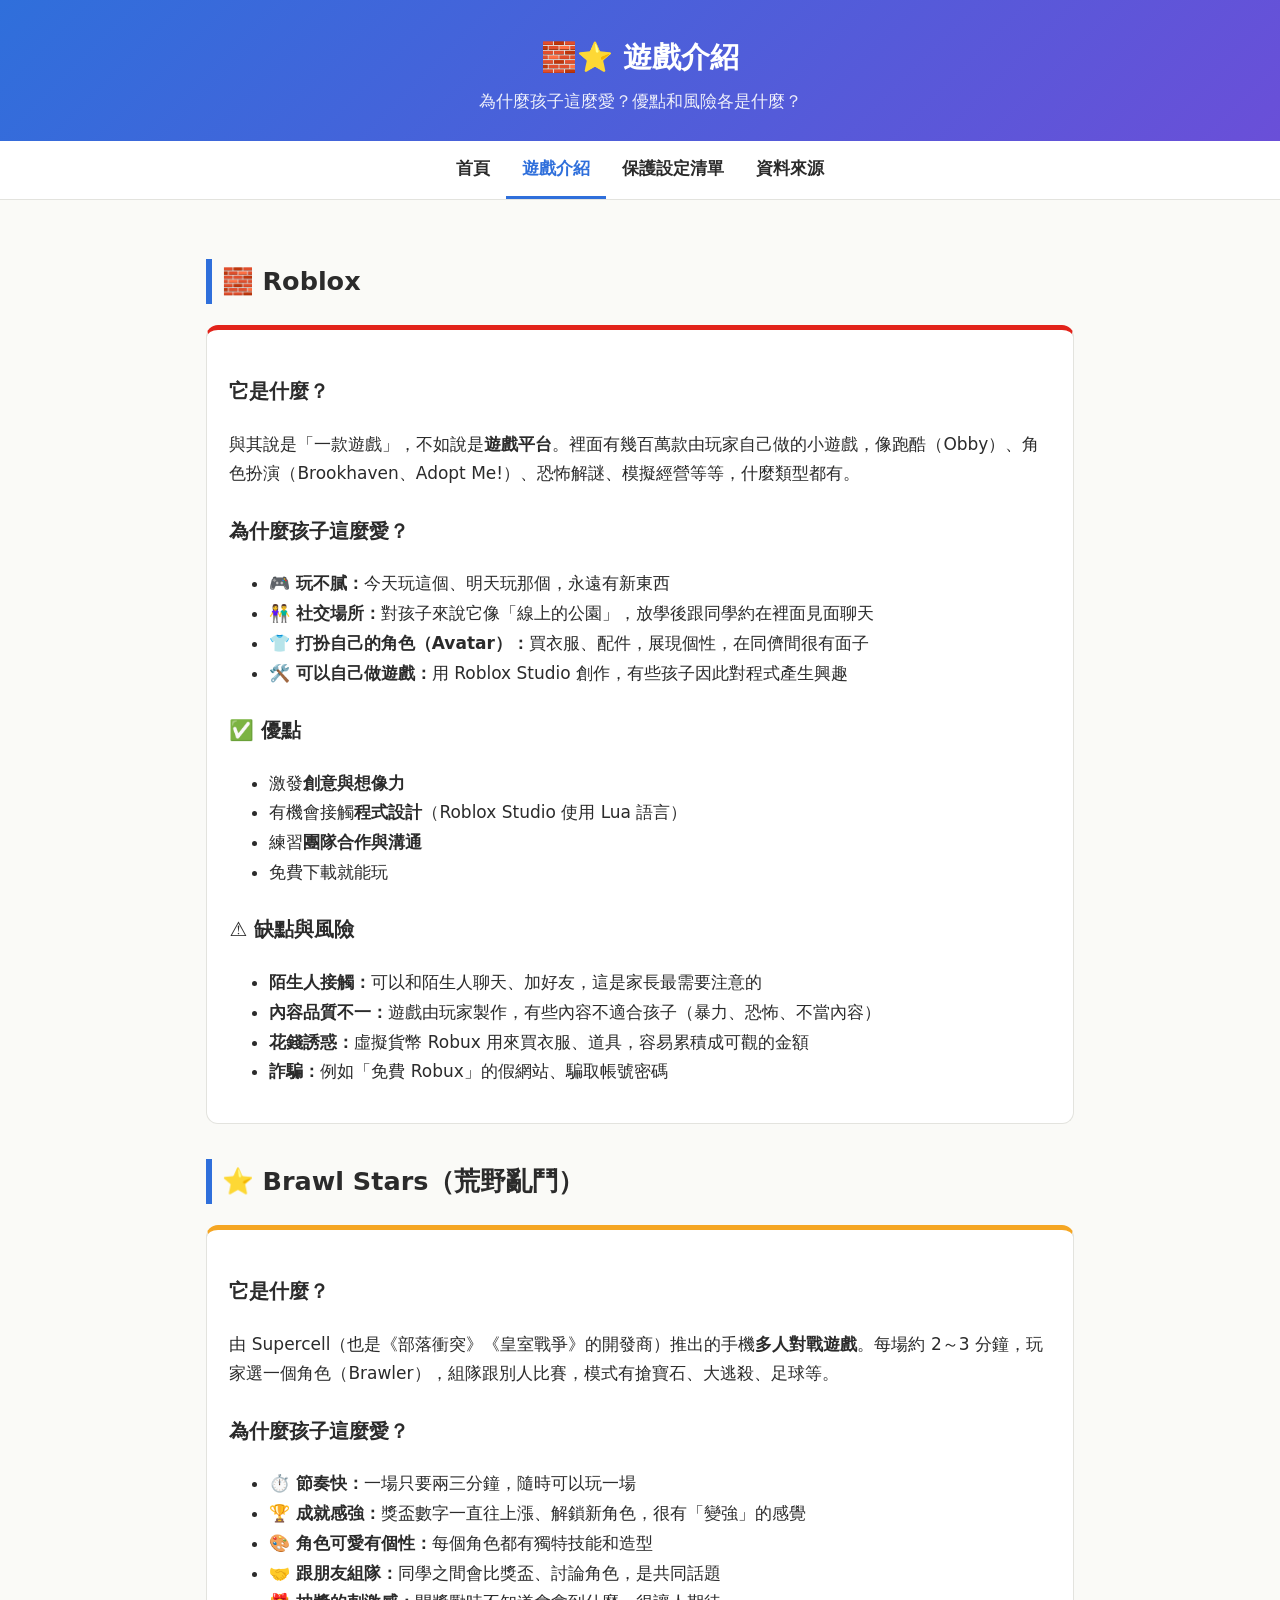
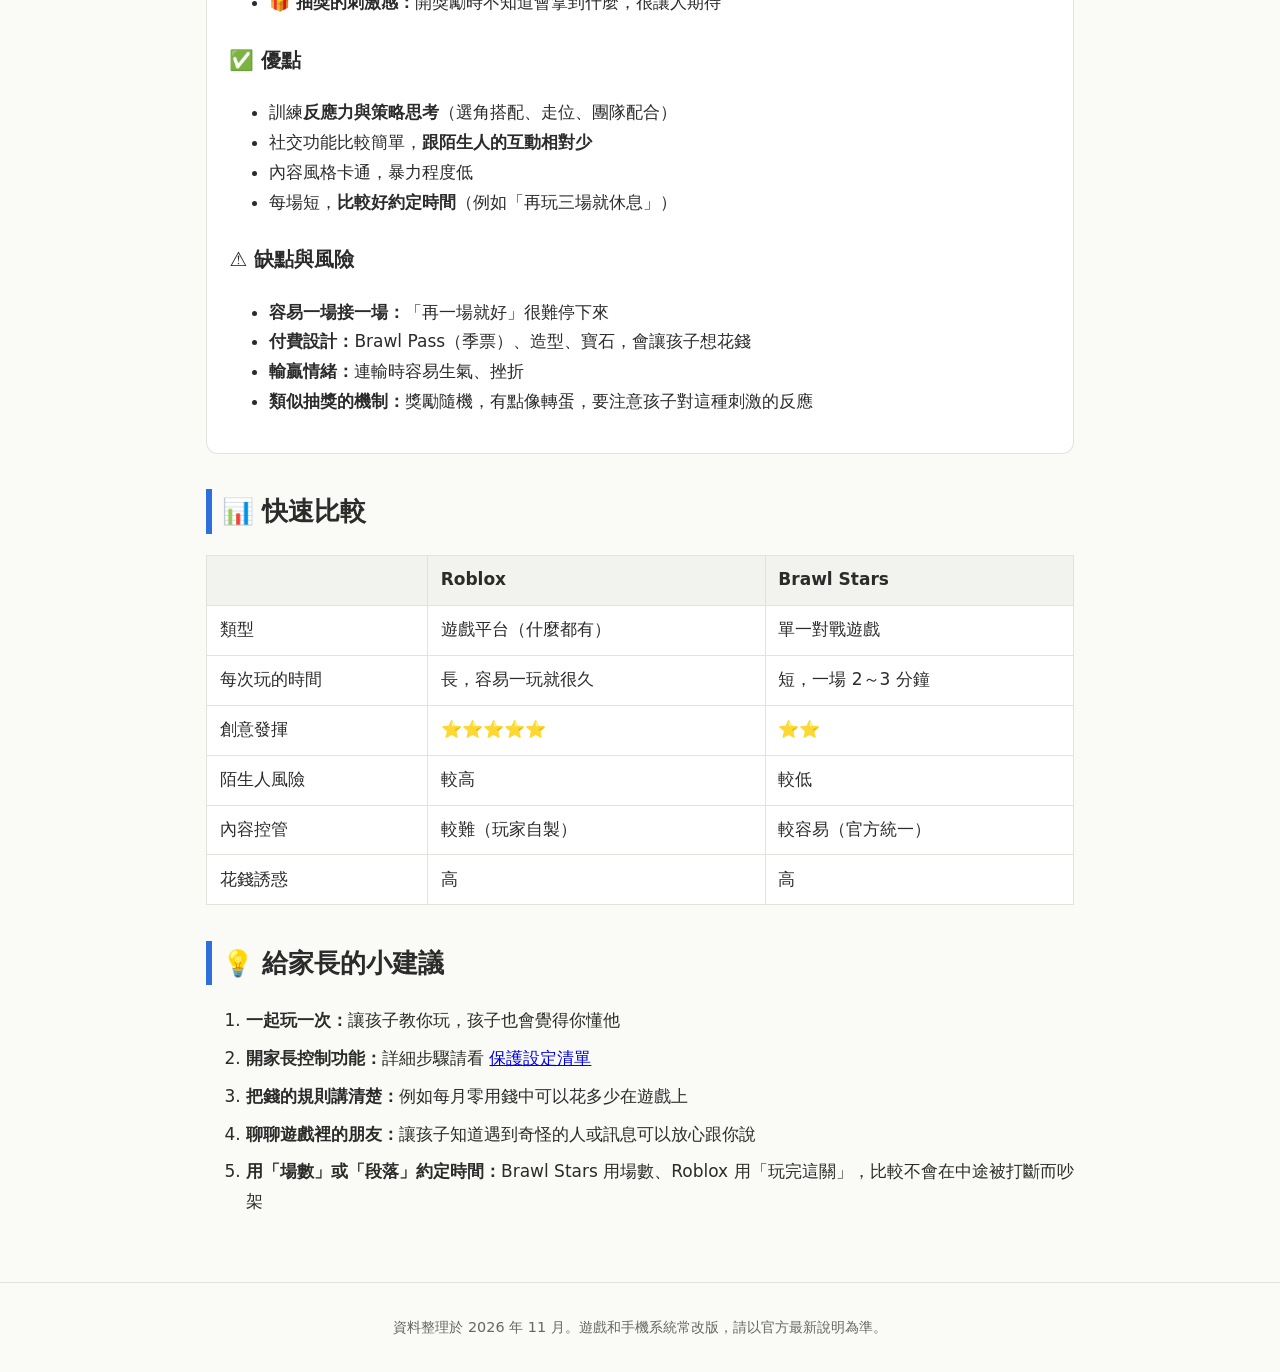
==== games.html @ f7b409a0 "Add parent guide site for Roblox and Brawl Stars" ====
<!DOCTYPE html>
<html lang="zh-Hant-TW">
<head>
  <meta charset="UTF-8">
  <meta name="viewport" content="width=device-width, initial-scale=1.0">
  <title>遊戲介紹 | 家長遊戲指南</title>
  <link rel="stylesheet" href="style.css">
</head>
<body>
  <header>
    <h1>🧱⭐ 遊戲介紹</h1>
    <p>為什麼孩子這麼愛？優點和風險各是什麼？</p>
  </header>
  <nav>
    <ul>
      <li><a href="index.html">首頁</a></li>
      <li><a href="games.html" aria-current="page">遊戲介紹</a></li>
      <li><a href="settings.html">保護設定清單</a></li>
      <li><a href="sources.html">資料來源</a></li>
    </ul>
  </nav>
  <main>
    <h2>🧱 Roblox</h2>
    <div class="card roblox">
      <h3>它是什麼？</h3>
      <p>與其說是「一款遊戲」，不如說是<strong>遊戲平台</strong>。裡面有幾百萬款由玩家自己做的小遊戲，像跑酷（Obby）、角色扮演（Brookhaven、Adopt Me!）、恐怖解謎、模擬經營等等，什麼類型都有。</p>

      <h3>為什麼孩子這麼愛？</h3>
      <ul>
        <li>🎮 <strong>玩不膩：</strong>今天玩這個、明天玩那個，永遠有新東西</li>
        <li>👫 <strong>社交場所：</strong>對孩子來說它像「線上的公園」，放學後跟同學約在裡面見面聊天</li>
        <li>👕 <strong>打扮自己的角色（Avatar）：</strong>買衣服、配件，展現個性，在同儕間很有面子</li>
        <li>🛠️ <strong>可以自己做遊戲：</strong>用 Roblox Studio 創作，有些孩子因此對程式產生興趣</li>
      </ul>

      <h3>✅ 優點</h3>
      <ul>
        <li>激發<strong>創意與想像力</strong></li>
        <li>有機會接觸<strong>程式設計</strong>（Roblox Studio 使用 Lua 語言）</li>
        <li>練習<strong>團隊合作與溝通</strong></li>
        <li>免費下載就能玩</li>
      </ul>

      <h3>⚠️ 缺點與風險</h3>
      <ul>
        <li><strong>陌生人接觸：</strong>可以和陌生人聊天、加好友，這是家長最需要注意的</li>
        <li><strong>內容品質不一：</strong>遊戲由玩家製作，有些內容不適合孩子（暴力、恐怖、不當內容）</li>
        <li><strong>花錢誘惑：</strong>虛擬貨幣 Robux 用來買衣服、道具，容易累積成可觀的金額</li>
        <li><strong>詐騙：</strong>例如「免費 Robux」的假網站、騙取帳號密碼</li>
      </ul>
    </div>

    <h2>⭐ Brawl Stars（荒野亂鬥）</h2>
    <div class="card brawl">
      <h3>它是什麼？</h3>
      <p>由 Supercell（也是《部落衝突》《皇室戰爭》的開發商）推出的手機<strong>多人對戰遊戲</strong>。每場約 2～3 分鐘，玩家選一個角色（Brawler），組隊跟別人比賽，模式有搶寶石、大逃殺、足球等。</p>

      <h3>為什麼孩子這麼愛？</h3>
      <ul>
        <li>⏱️ <strong>節奏快：</strong>一場只要兩三分鐘，隨時可以玩一場</li>
        <li>🏆 <strong>成就感強：</strong>獎盃數字一直往上漲、解鎖新角色，很有「變強」的感覺</li>
        <li>🎨 <strong>角色可愛有個性：</strong>每個角色都有獨特技能和造型</li>
        <li>🤝 <strong>跟朋友組隊：</strong>同學之間會比獎盃、討論角色，是共同話題</li>
        <li>🎁 <strong>抽獎的刺激感：</strong>開獎勵時不知道會拿到什麼，很讓人期待</li>
      </ul>

      <h3>✅ 優點</h3>
      <ul>
        <li>訓練<strong>反應力與策略思考</strong>（選角搭配、走位、團隊配合）</li>
        <li>社交功能比較簡單，<strong>跟陌生人的互動相對少</strong></li>
        <li>內容風格卡通，暴力程度低</li>
        <li>每場短，<strong>比較好約定時間</strong>（例如「再玩三場就休息」）</li>
      </ul>

      <h3>⚠️ 缺點與風險</h3>
      <ul>
        <li><strong>容易一場接一場：</strong>「再一場就好」很難停下來</li>
        <li><strong>付費設計：</strong>Brawl Pass（季票）、造型、寶石，會讓孩子想花錢</li>
        <li><strong>輸贏情緒：</strong>連輸時容易生氣、挫折</li>
        <li><strong>類似抽獎的機制：</strong>獎勵隨機，有點像轉蛋，要注意孩子對這種刺激的反應</li>
      </ul>
    </div>

    <h2>📊 快速比較</h2>
    <table>
      <thead>
        <tr><th></th><th>Roblox</th><th>Brawl Stars</th></tr>
      </thead>
      <tbody>
        <tr><td>類型</td><td>遊戲平台（什麼都有）</td><td>單一對戰遊戲</td></tr>
        <tr><td>每次玩的時間</td><td>長，容易一玩就很久</td><td>短，一場 2～3 分鐘</td></tr>
        <tr><td>創意發揮</td><td>⭐⭐⭐⭐⭐</td><td>⭐⭐</td></tr>
        <tr><td>陌生人風險</td><td>較高</td><td>較低</td></tr>
        <tr><td>內容控管</td><td>較難（玩家自製）</td><td>較容易（官方統一）</td></tr>
        <tr><td>花錢誘惑</td><td>高</td><td>高</td></tr>
      </tbody>
    </table>

    <h2>💡 給家長的小建議</h2>
    <ol class="steps">
      <li><strong>一起玩一次：</strong>讓孩子教你玩，孩子也會覺得你懂他</li>
      <li><strong>開家長控制功能：</strong>詳細步驟請看 <a href="settings.html">保護設定清單</a></li>
      <li><strong>把錢的規則講清楚：</strong>例如每月零用錢中可以花多少在遊戲上</li>
      <li><strong>聊聊遊戲裡的朋友：</strong>讓孩子知道遇到奇怪的人或訊息可以放心跟你說</li>
      <li><strong>用「場數」或「段落」約定時間：</strong>Brawl Stars 用場數、Roblox 用「玩完這關」，比較不會在中途被打斷而吵架</li>
    </ol>
  </main>
  <footer>
    資料整理於 2026 年 11 月。遊戲和手機系統常改版，請以官方最新說明為準。
  </footer>
</body>
</html>
---- style.css ----
:root {
  --bg: #fafaf7;
  --card: #ffffff;
  --text: #2b2b2b;
  --muted: #666;
  --accent: #2f6fdb;
  --roblox: #e2231a;
  --brawl: #f5a623;
  --warn-bg: #fff6e5;
  --warn-border: #f0b44c;
  --tip-bg: #eaf3ff;
  --tip-border: #7aa7f0;
  --border: #e3e3de;
}

* { box-sizing: border-box; }

body {
  margin: 0;
  font-family: "Noto Sans TC", "Microsoft JhengHei", "PingFang TC", system-ui, sans-serif;
  background: var(--bg);
  color: var(--text);
  line-height: 1.75;
  font-size: 17px;
}

header {
  background: linear-gradient(135deg, #2f6fdb, #6a4fd8);
  color: #fff;
  padding: 2rem 1rem 1.5rem;
  text-align: center;
}
header h1 { margin: 0 0 .3rem; font-size: 1.8rem; }
header p { margin: 0; opacity: .9; }

nav {
  background: #fff;
  border-bottom: 1px solid var(--border);
  position: sticky;
  top: 0;
  z-index: 10;
}
nav ul {
  list-style: none;
  margin: 0 auto;
  padding: 0 .5rem;
  max-width: 900px;
  display: flex;
  flex-wrap: wrap;
  justify-content: center;
}
nav a {
  display: block;
  padding: .8rem 1rem;
  color: var(--text);
  text-decoration: none;
  font-weight: 600;
}
nav a:hover { color: var(--accent); }
nav a[aria-current="page"] { color: var(--accent); border-bottom: 3px solid var(--accent); }

main { max-width: 900px; margin: 0 auto; padding: 1.5rem 1rem 3rem; }

h2 { margin-top: 2.2rem; border-left: 6px solid var(--accent); padding-left: .6rem; }
h3 { margin-top: 1.6rem; }

.card {
  background: var(--card);
  border: 1px solid var(--border);
  border-radius: 12px;
  padding: 1.2rem 1.4rem;
  margin: 1rem 0;
}
.card.roblox { border-top: 5px solid var(--roblox); }
.card.brawl { border-top: 5px solid var(--brawl); }

.grid { display: grid; grid-template-columns: repeat(auto-fit, minmax(240px, 1fr)); gap: 1rem; }
.grid .card { margin: 0; }
.grid a.card { color: inherit; text-decoration: none; transition: transform .15s, box-shadow .15s; }
.grid a.card:hover { transform: translateY(-3px); box-shadow: 0 6px 18px rgba(0,0,0,.08); }

.warn, .tip, .key {
  border-radius: 10px;
  padding: .9rem 1.1rem;
  margin: 1rem 0;
}
.warn { background: var(--warn-bg); border-left: 5px solid var(--warn-border); }
.tip { background: var(--tip-bg); border-left: 5px solid var(--tip-border); }
.key { background: #e9f7ee; border-left: 5px solid #3aa55d; font-weight: 600; }

table { width: 100%; border-collapse: collapse; background: #fff; margin: 1rem 0; }
th, td { border: 1px solid var(--border); padding: .6rem .8rem; text-align: left; vertical-align: top; }
th { background: #f2f2ee; }

code { background: #f0f0ec; padding: .1rem .4rem; border-radius: 4px; font-size: .92em; }

ul.checklist { list-style: none; padding-left: 0; }
ul.checklist li { margin: .7rem 0; }
ul.checklist label { display: flex; gap: .6rem; align-items: flex-start; cursor: pointer; }
ul.checklist input { margin-top: .45rem; transform: scale(1.3); flex-shrink: 0; }
ul.checklist input:checked + span { color: var(--muted); text-decoration: line-through; }

.progress { font-weight: 600; color: var(--accent); }
button.reset {
  background: none; border: 1px solid var(--border); border-radius: 6px;
  padding: .3rem .8rem; cursor: pointer; font: inherit; font-size: .9rem;
}

ol.steps li { margin: .5rem 0; }

footer {
  text-align: center;
  color: var(--muted);
  font-size: .9rem;
  padding: 2rem 1rem;
  border-top: 1px solid var(--border);
}

@media print {
  nav, button.reset { display: none; }
  header { background: none; color: var(--text); }
}
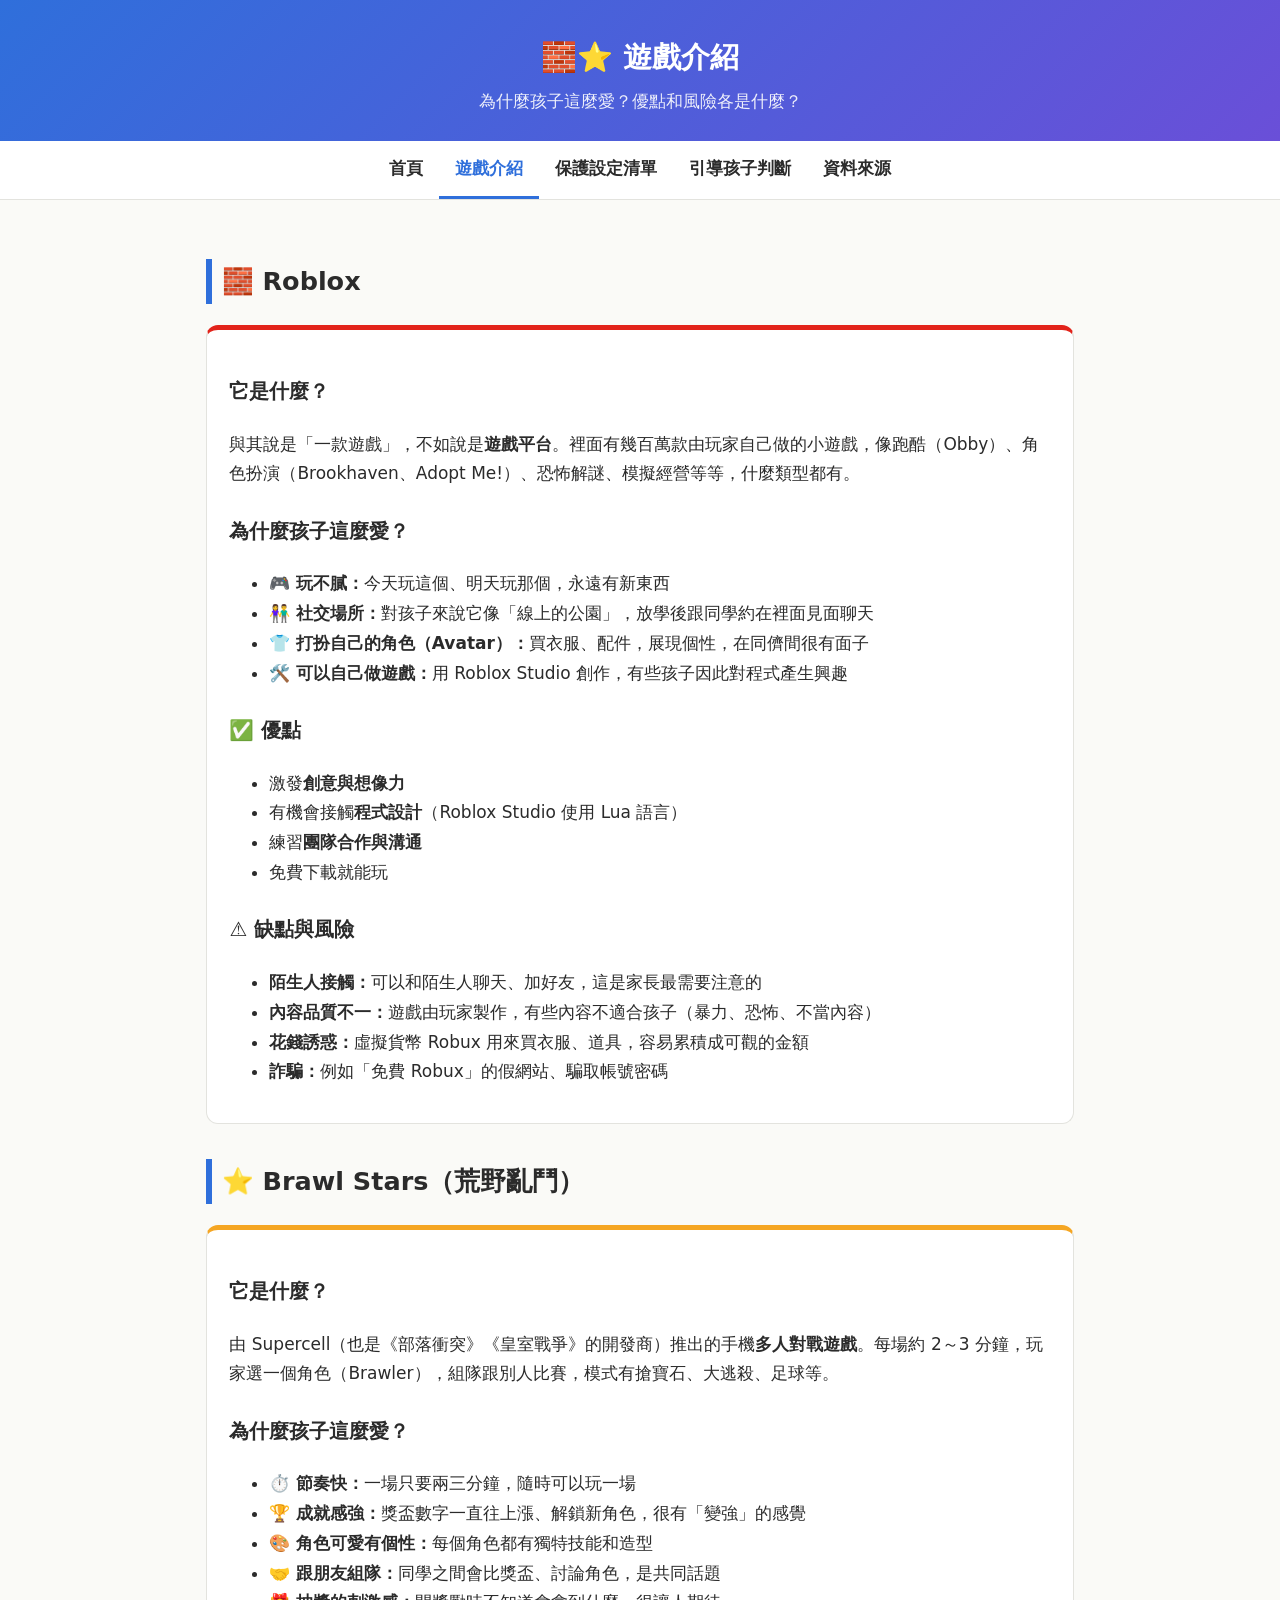
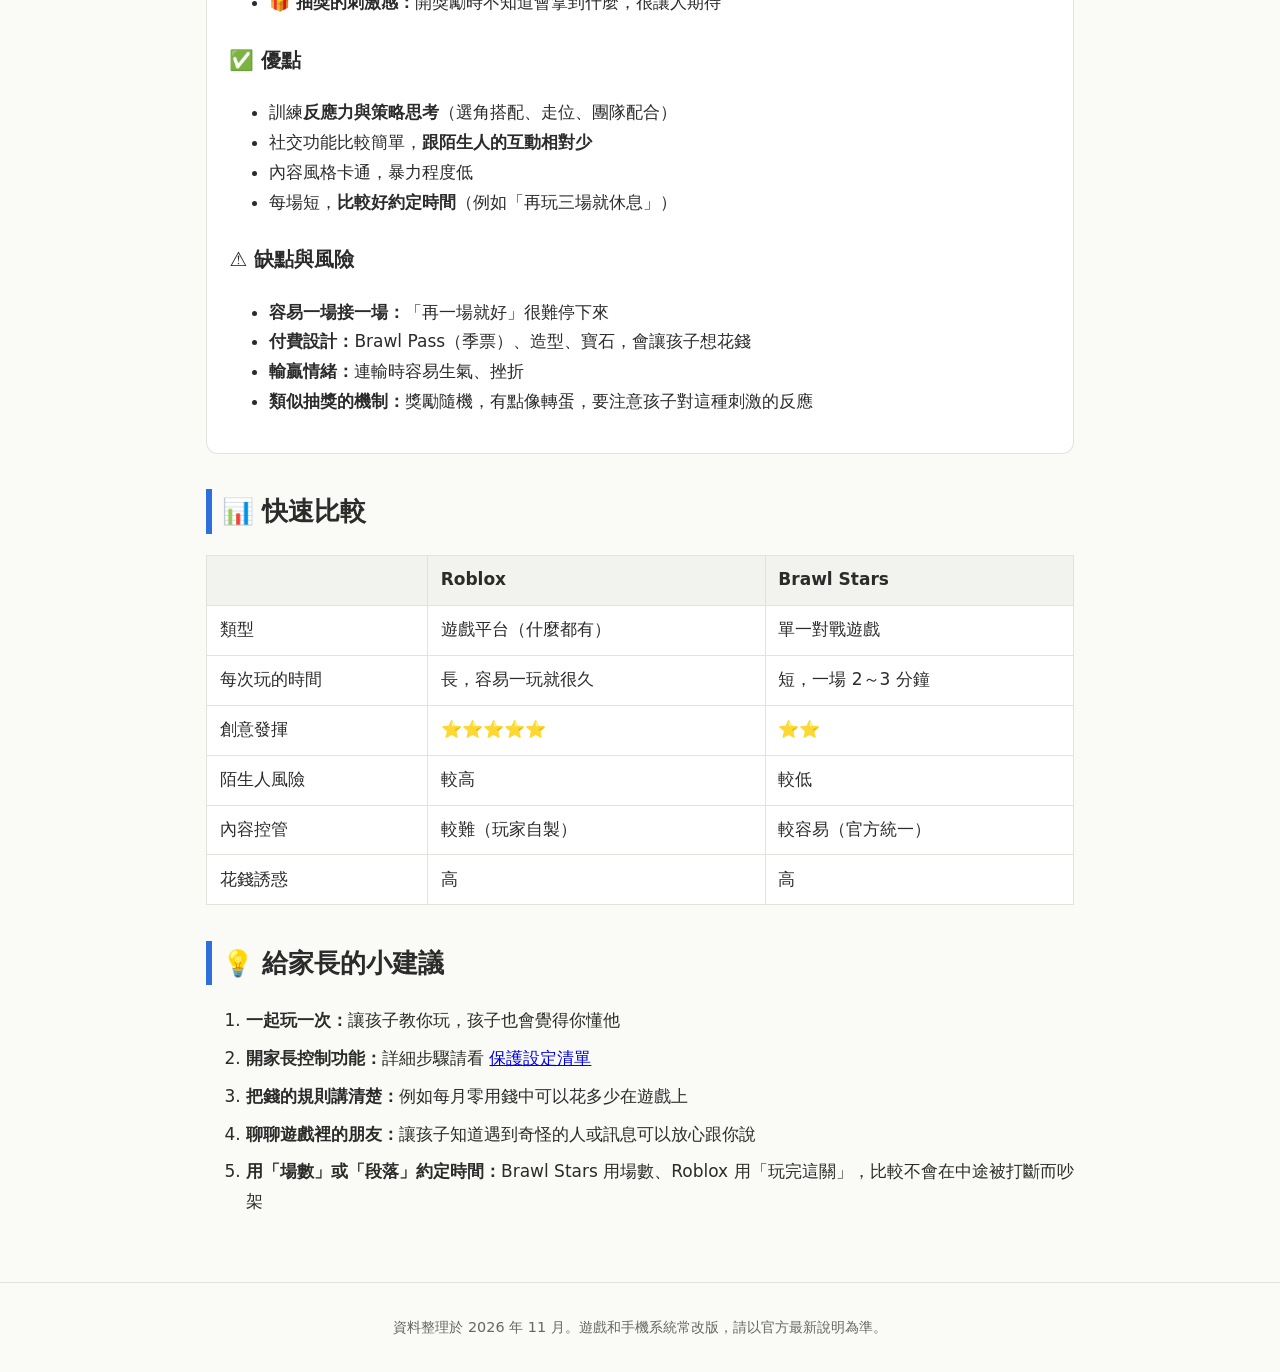
==== commit 10e63ab1: "Add guide page on helping kids judge games and videos" ====
--- a/games.html
+++ b/games.html
@@ -4,6 +4,7 @@
   <meta charset="UTF-8">
   <meta name="viewport" content="width=device-width, initial-scale=1.0">
   <title>遊戲介紹 | 家長遊戲指南</title>
+  <link rel="icon" type="image/svg+xml" href="favicon.svg">
   <link rel="stylesheet" href="style.css">
 </head>
 <body>
@@ -16,6 +17,7 @@
       <li><a href="index.html">首頁</a></li>
       <li><a href="games.html" aria-current="page">遊戲介紹</a></li>
       <li><a href="settings.html">保護設定清單</a></li>
+      <li><a href="guide.html">引導孩子判斷</a></li>
       <li><a href="sources.html">資料來源</a></li>
     </ul>
   </nav>
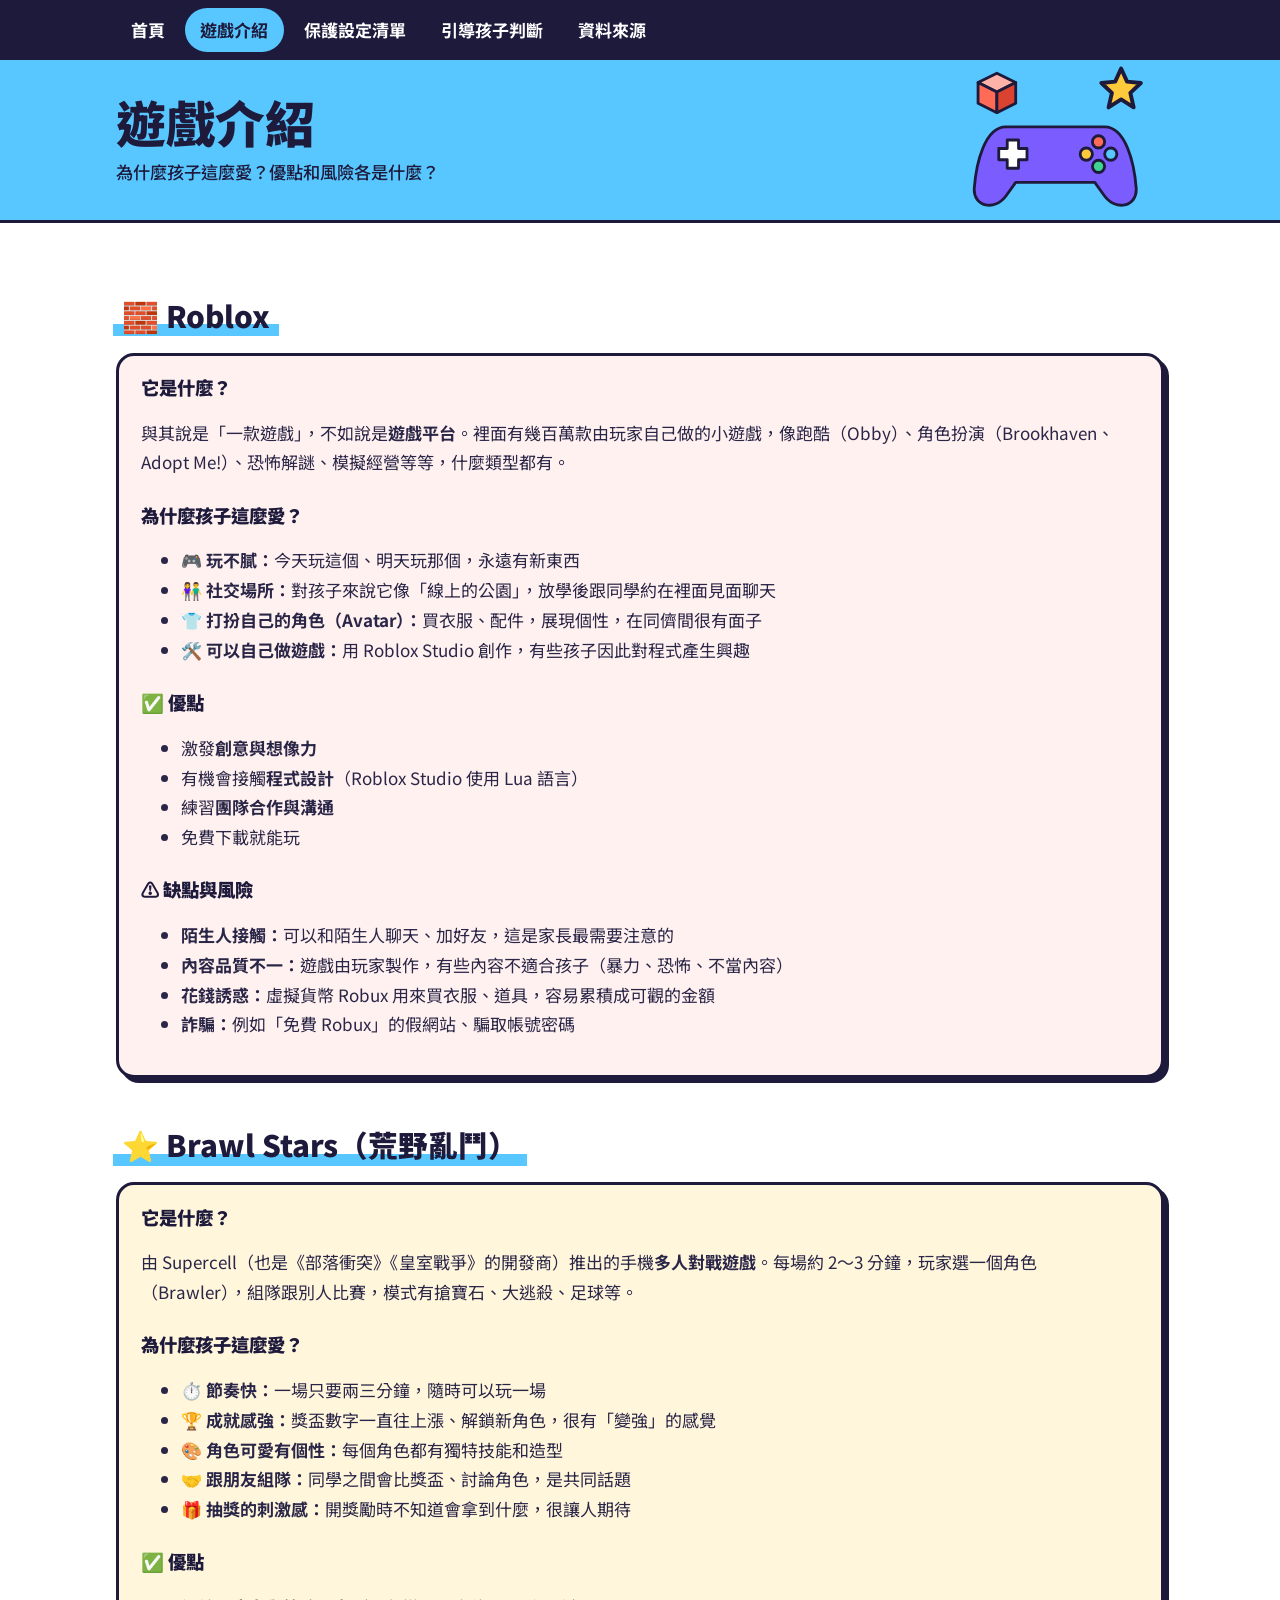
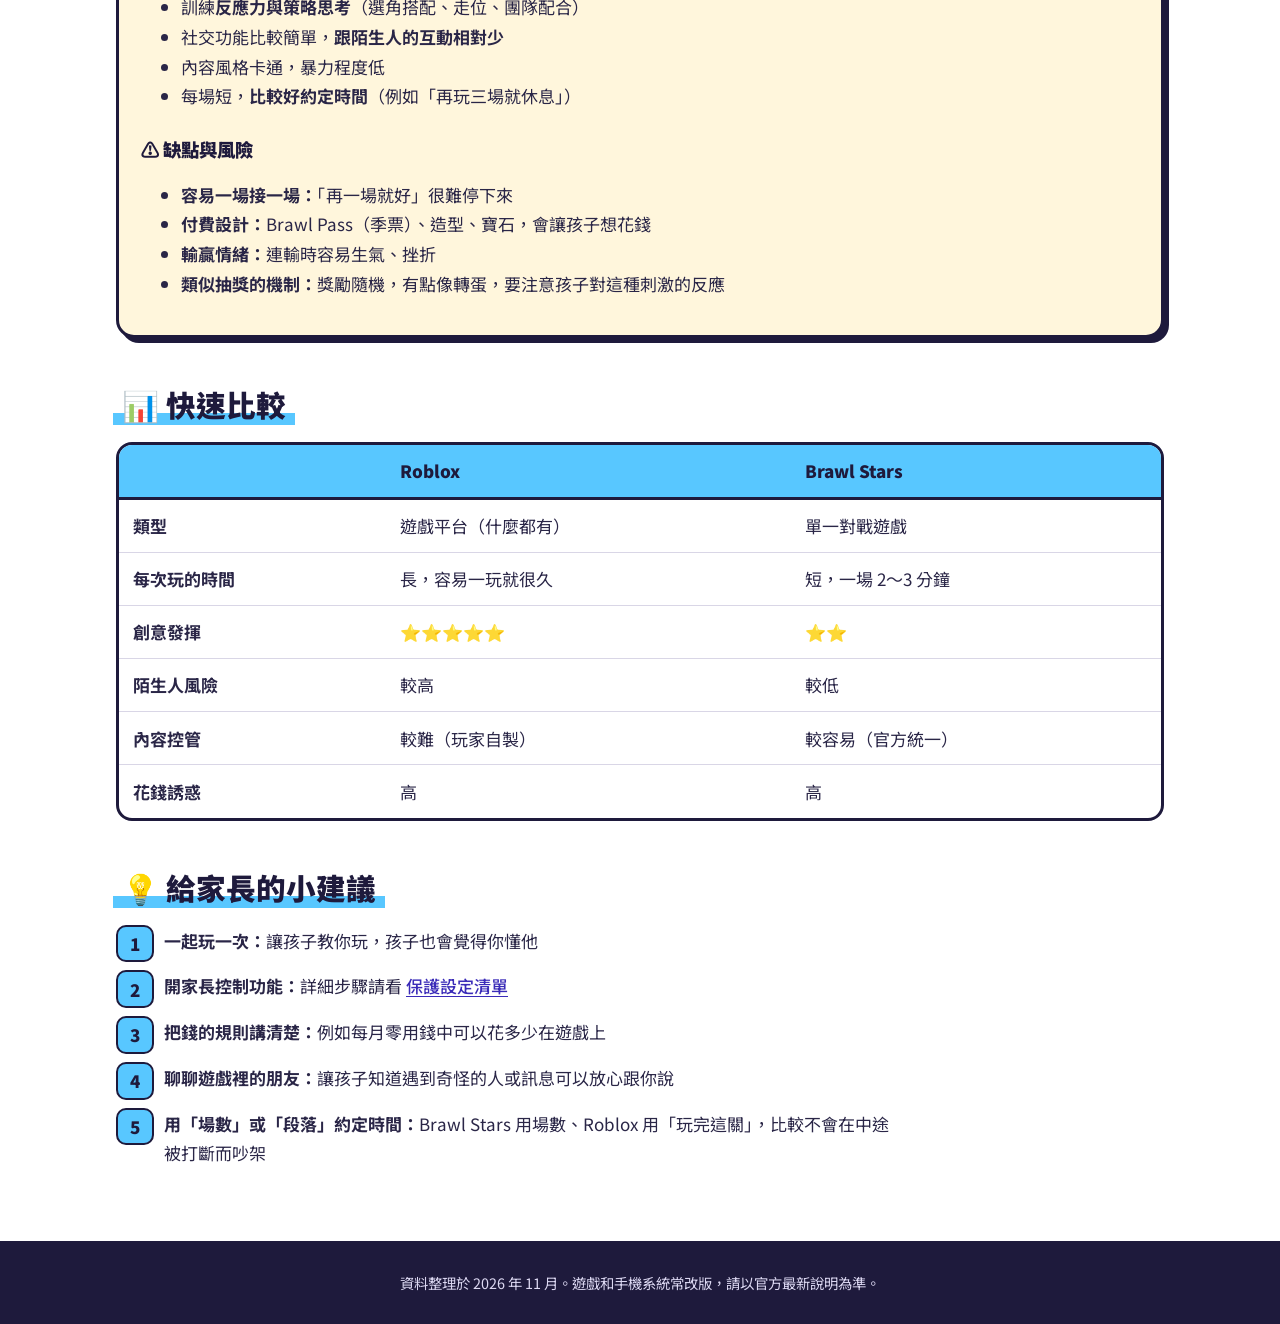
==== commit e270e655: "Redesign site and reorder guide page Co-Authored-By: Claude Opus 5.5 <noreply@anthropic.com>" ====
--- a/games.html
+++ b/games.html
@@ -5,13 +5,12 @@
   <meta name="viewport" content="width=device-width, initial-scale=1.0">
   <title>遊戲介紹 | 家長遊戲指南</title>
   <link rel="icon" type="image/svg+xml" href="favicon.svg">
+  <link rel="preconnect" href="https://fonts.googleapis.com">
+  <link rel="preconnect" href="https://fonts.gstatic.com" crossorigin>
+  <link rel="stylesheet" href="https://fonts.googleapis.com/css2?family=Noto+Sans+TC:wght@400;500;700;900&display=swap">
   <link rel="stylesheet" href="style.css">
 </head>
-<body>
-  <header>
-    <h1>🧱⭐ 遊戲介紹</h1>
-    <p>為什麼孩子這麼愛？優點和風險各是什麼？</p>
-  </header>
+<body class="p-games">
   <nav>
     <ul>
       <li><a href="index.html">首頁</a></li>
@@ -21,6 +20,15 @@
       <li><a href="sources.html">資料來源</a></li>
     </ul>
   </nav>
+  <header>
+    <div class="hero">
+      <div>
+        <h1>遊戲介紹</h1>
+        <p>為什麼孩子這麼愛？優點和風險各是什麼？</p>
+      </div>
+      <svg viewBox="0 0 200 170" aria-hidden="true"><g transform="translate(96 100) scale(.5)"><path d="M-105-58 H105 C150-58 168 20 172 72 C175 112 128 122 104 88 L84 60 H-84 L-104 88 C-128 122 -175 112 -172 72 C-168 20 -150-58 -105-58Z" fill="#7a5cff" stroke="#1e1a3c" stroke-width="6" stroke-linejoin="round" stroke-linecap="round"/><path d="M-120-12 h18v-18h24v18h18v24h-18v18h-24v-18h-18Z" fill="#fff" stroke="#1e1a3c" stroke-width="6" stroke-linejoin="round" stroke-linecap="round"/><circle cx="92" cy="-26" r="13" fill="#ff6b57" stroke="#1e1a3c" stroke-width="6" stroke-linejoin="round" stroke-linecap="round"/><circle cx="92" cy="26" r="13" fill="#3fd58f" stroke="#1e1a3c" stroke-width="6" stroke-linejoin="round" stroke-linecap="round"/><circle cx="66" cy="0" r="13" fill="#ffc93c" stroke="#1e1a3c" stroke-width="6" stroke-linejoin="round" stroke-linecap="round"/><circle cx="118" cy="0" r="13" fill="#58c7ff" stroke="#1e1a3c" stroke-width="6" stroke-linejoin="round" stroke-linecap="round"/></g><path d="M0-30 L9-10 30-8 14 7 19 29 0 17 -19 29 -14 7 -30-8 -9-10Z" transform="translate(166 30) scale(.7)" fill="#ffc93c" stroke="#1e1a3c" stroke-width="6" stroke-linejoin="round" stroke-linecap="round"/><g transform="translate(34 34) scale(.5)"><path d="M0-40 L40-20 0 0 -40-20Z" fill="#ffb3a8" stroke="#1e1a3c" stroke-width="6" stroke-linejoin="round" stroke-linecap="round"/><path d="M-40-20 L0 0 V44 L-40 24Z" fill="#ff6b57" stroke="#1e1a3c" stroke-width="6" stroke-linejoin="round" stroke-linecap="round"/><path d="M40-20 L0 0 V44 L40 24Z" fill="#d9432f" stroke="#1e1a3c" stroke-width="6" stroke-linejoin="round" stroke-linecap="round"/></g></svg>
+    </div>
+  </header>
   <main>
     <h2>🧱 Roblox</h2>
     <div class="card roblox">
--- a/style.css
+++ b/style.css
@@ -1,20 +1,25 @@
+/* IDEA 桌遊盒／貼紙風：粗黑線、實色塊、硬陰影；每頁一個主色 */
 :root {
-  --bg: #fafaf7;
-  --card: #ffffff;
-  --text: #2b2b2b;
-  --muted: #666;
-  --accent: #2f6fdb;
-  --roblox: #e2231a;
-  --brawl: #f5a623;
-  --warn-bg: #fff6e5;
-  --warn-border: #f0b44c;
-  --tip-bg: #eaf3ff;
-  --tip-border: #7aa7f0;
-  --border: #e3e3de;
+  color-scheme: light;
+  --ink: #1e1a3c;
+  --text: #2a2647;
+  --muted: #625e7c;
+  --bg: #fff;
+  --page: #ffc93c;
+  --tint: #fff4d1;
+  --yellow: #ffc93c;
+  --coral: #ff6b57;
+  --green: #3fd58f;
+  --line: #d9d6e6;
+  --tip-bg: #e3f5ff;
+  --edge: 3px solid var(--ink);
 }
+body.p-games { --page: #58c7ff; --tint: #e3f5ff; }
+body.p-settings { --page: #3fd58f; --tint: #dff8ec; }
+body.p-guide { --page: #ff8f7d; --tint: #ffece8; }
+body.p-sources { --page: #b7a4ff; --tint: #f0ebff; }
 
-* { box-sizing: border-box; }
-
+* { box-sizing: border-box; min-width: 0; }
 body {
   margin: 0;
   font-family: "Noto Sans TC", "Microsoft JhengHei", "PingFang TC", system-ui, sans-serif;
@@ -22,101 +27,112 @@
   color: var(--text);
   line-height: 1.75;
   font-size: 17px;
+  overflow-x: clip;
 }
+a { color: #3a2bb8; font-weight: 500; text-underline-offset: 3px; }
+:focus-visible { outline: 3px solid #3a2bb8; outline-offset: 3px; }
 
-header {
-  background: linear-gradient(135deg, #2f6fdb, #6a4fd8);
-  color: #fff;
-  padding: 2rem 1rem 1.5rem;
-  text-align: center;
-}
-header h1 { margin: 0 0 .3rem; font-size: 1.8rem; }
-header p { margin: 0; opacity: .9; }
+/* 導覽 */
+nav { background: var(--ink); position: sticky; top: 0; z-index: 10; }
+nav ul { list-style: none; margin: 0 auto; padding: .5rem 1rem; max-width: 1080px; display: flex; gap: .3rem; }
+nav a { display: block; padding: .45rem .95rem; color: #fff; text-decoration: none; font-weight: 700; border-radius: 999px; white-space: nowrap; }
+nav a:hover { background: #3a3563; }
+nav a[aria-current="page"] { background: var(--page); color: var(--ink); }
+nav a:focus-visible { outline-color: #fff; }
 
-nav {
-  background: #fff;
-  border-bottom: 1px solid var(--border);
-  position: sticky;
-  top: 0;
-  z-index: 10;
-}
-nav ul {
-  list-style: none;
-  margin: 0 auto;
-  padding: 0 .5rem;
-  max-width: 900px;
-  display: flex;
-  flex-wrap: wrap;
-  justify-content: center;
-}
-nav a {
-  display: block;
-  padding: .8rem 1rem;
-  color: var(--text);
-  text-decoration: none;
-  font-weight: 600;
-}
-nav a:hover { color: var(--accent); }
-nav a[aria-current="page"] { color: var(--accent); border-bottom: 3px solid var(--accent); }
+/* 頁首 */
+header { background: var(--page); color: var(--ink); border-bottom: var(--edge); overflow: hidden; }
+.hero { max-width: 1080px; margin: 0 auto; padding: 0 1rem; display: grid; grid-template-columns: minmax(0, 1fr) 210px; align-items: center; gap: 1.5rem; }
+.hero > div { padding: 1.4rem 0; }
+.hero h1 { margin: 0 0 .4rem; font-size: clamp(2.1rem, 5vw, 3.1rem); font-weight: 900; line-height: 1.15; letter-spacing: -.01em; }
+.hero p { margin: 0; font-size: 1.08rem; font-weight: 500; }
+.hero svg { display: block; width: 100%; height: 160px; }
+.home .hero { grid-template-columns: minmax(0, 1fr) minmax(0, 1.1fr); }
+.home .hero > div { padding: 2.6rem 0; position: relative; }
+.home .hero h1 { font-size: clamp(2.6rem, 5.6vw, 4.2rem); }
+.home .hero p { font-size: 1.2rem; max-width: 22em; }
+.home .hero svg { height: 420px; overflow: visible; }
+.cta { display: flex; flex-wrap: wrap; gap: .8rem; margin-top: 1.5rem; }
+.btn { display: inline-block; padding: .7rem 1.3rem; border: var(--edge); border-radius: 14px; background: #fff; color: var(--ink); font-weight: 900; text-decoration: none; box-shadow: 4px 4px 0 var(--ink); transition: transform .12s, box-shadow .12s; }
+.btn.main { background: var(--coral); }
+.btn:hover { transform: translate(2px, 2px); box-shadow: 2px 2px 0 var(--ink); }
+.float { animation: bob 4s ease-in-out infinite; }
+@keyframes bob { 50% { transform: translateY(-9px); } }
 
-main { max-width: 900px; margin: 0 auto; padding: 1.5rem 1rem 3rem; }
+main { max-width: 1080px; margin: 0 auto; padding: 1.6rem 1rem 3.5rem; }
+main > p, main > ul, main > ol { max-width: 46em; }
 
-h2 { margin-top: 2.2rem; border-left: 6px solid var(--accent); padding-left: .6rem; }
-h3 { margin-top: 1.6rem; }
+h2 { margin: 3rem 0 1rem; font-size: clamp(1.45rem, 3vw, 1.85rem); font-weight: 900; line-height: 1.3; color: var(--ink); }
+main > h2 { background: linear-gradient(var(--page), var(--page)) left bottom / 100% .42em no-repeat; width: fit-content; padding: 0 .3em .05em; margin-left: -.1em; }
+h3 { margin: 1.6rem 0 .5rem; font-weight: 900; font-size: 1.15rem; line-height: 1.4; color: var(--ink); }
 
-.card {
-  background: var(--card);
-  border: 1px solid var(--border);
-  border-radius: 12px;
-  padding: 1.2rem 1.4rem;
-  margin: 1rem 0;
-}
-.card.roblox { border-top: 5px solid var(--roblox); }
-.card.brawl { border-top: 5px solid var(--brawl); }
+.card { background: #fff; border: var(--edge); border-radius: 18px; padding: 1.2rem 1.4rem; margin: 1rem 0; box-shadow: 5px 5px 0 var(--ink); }
+.card > h3:first-child { margin-top: 0; }
+.card > p:last-child { margin-bottom: 0; }
+.card.roblox { background: #fff1ef; }
+.card.brawl { background: #fff6dc; }
 
-.grid { display: grid; grid-template-columns: repeat(auto-fit, minmax(240px, 1fr)); gap: 1rem; }
+.grid { display: grid; grid-template-columns: repeat(2, minmax(0, 1fr)); gap: 1.3rem; }
 .grid .card { margin: 0; }
-.grid a.card { color: inherit; text-decoration: none; transition: transform .15s, box-shadow .15s; }
-.grid a.card:hover { transform: translateY(-3px); box-shadow: 0 6px 18px rgba(0,0,0,.08); }
+.grid .card:nth-child(4n+1) { background: #bfe9ff; }
+.grid .card:nth-child(4n+2) { background: #b5f2d3; }
+.grid .card:nth-child(4n+3) { background: #ffc9bf; }
+.grid .card:nth-child(4n) { background: #ddd2ff; }
+.grid a.card { color: inherit; text-decoration: none; transition: transform .12s, box-shadow .12s; }
+.grid a.card:hover { transform: translate(3px, 3px); box-shadow: 2px 2px 0 var(--ink); }
+.grid a.card h3 { font-size: 1.4rem; }
 
-.warn, .tip, .key {
-  border-radius: 10px;
-  padding: .9rem 1.1rem;
-  margin: 1rem 0;
-}
-.warn { background: var(--warn-bg); border-left: 5px solid var(--warn-border); }
-.tip { background: var(--tip-bg); border-left: 5px solid var(--tip-border); }
-.key { background: #e9f7ee; border-left: 5px solid #3aa55d; font-weight: 600; }
+.warn, .tip, .key { border-radius: 16px; padding: 1rem 1.25rem; margin: 1.2rem 0; }
+.warn { background: #ffe9a8; }
+.tip { background: var(--tip-bg); }
+.key { background: var(--ink); color: #fff; font-weight: 700; font-size: 1.08rem; }
+.key strong { color: var(--yellow); }
+.grid + .key, .key + .grid { margin-top: 1.6rem; }
 
-table { width: 100%; border-collapse: collapse; background: #fff; margin: 1rem 0; }
-th, td { border: 1px solid var(--border); padding: .6rem .8rem; text-align: left; vertical-align: top; }
-th { background: #f2f2ee; }
+table { width: 100%; border-collapse: separate; border-spacing: 0; background: #fff; margin: 1rem 0; border: var(--edge); border-radius: 16px; overflow: hidden; }
+th, td { border-bottom: 1px solid var(--line); padding: .7rem .9rem; text-align: left; vertical-align: top; }
+tr:last-child td { border-bottom: 0; }
+td:first-child { font-weight: 700; }
+th { background: var(--page); color: var(--ink); font-weight: 900; border-bottom: var(--edge); }
 
-code { background: #f0f0ec; padding: .1rem .4rem; border-radius: 4px; font-size: .92em; }
+code { background: var(--tint); padding: .1rem .4rem; border-radius: 6px; font-size: .92em; overflow-wrap: anywhere; }
 
-ul.checklist { list-style: none; padding-left: 0; }
-ul.checklist li { margin: .7rem 0; }
-ul.checklist label { display: flex; gap: .6rem; align-items: flex-start; cursor: pointer; }
-ul.checklist input { margin-top: .45rem; transform: scale(1.3); flex-shrink: 0; }
+ul.checklist { list-style: none; padding-left: 0; max-width: none; }
+ul.checklist li { margin: .8rem 0; }
+ul.checklist label { display: flex; gap: .9rem; align-items: flex-start; cursor: pointer; border: 2px solid var(--ink); border-radius: 14px; padding: .8rem 1rem; background: #fff; }
+ul.checklist label:hover, ul.checklist label:has(:checked) { background: var(--tint); }
+ul.checklist input { width: 22px; height: 22px; margin: .25rem 0 0; accent-color: #0b7a4b; flex-shrink: 0; }
 ul.checklist input:checked + span { color: var(--muted); text-decoration: line-through; }
 
-.progress { font-weight: 600; color: var(--accent); }
-button.reset {
-  background: none; border: 1px solid var(--border); border-radius: 6px;
-  padding: .3rem .8rem; cursor: pointer; font: inherit; font-size: .9rem;
+.progress .reset { margin-left: .6rem; }
+.progress { font-weight: 900; font-size: 1.2rem; color: var(--ink); }
+button.reset { background: #fff; border: 2px solid var(--ink); border-radius: 999px; padding: .35rem 1rem; cursor: pointer; font: inherit; font-size: .9rem; font-weight: 700; color: var(--ink); }
+button.reset:hover { background: var(--tint); }
+
+ol.steps { list-style: none; counter-reset: s; padding: 0; }
+ol.steps li { counter-increment: s; position: relative; padding-left: 3rem; margin: 1rem 0; }
+ol.steps li::before { content: counter(s); position: absolute; left: 0; top: -.05em; width: 2.1rem; height: 2.1rem; display: grid; place-items: center; border-radius: 10px; border: 2px solid var(--ink); background: var(--page); color: var(--ink); font-weight: 900; line-height: 1; }
+
+footer { background: var(--ink); color: #dcd8f2; text-align: center; font-size: .9rem; padding: 1.8rem 1rem; }
+
+@media (max-width: 700px) {
+  body { font-size: 16px; }
+  nav ul { padding: .4rem .2rem; gap: 0; justify-content: space-between; }
+  nav a { padding: .4rem .35rem; font-size: 13px; }
+  .hero { grid-template-columns: minmax(0, 1fr) 92px; gap: .6rem; }
+  .hero > div { padding: 1.1rem 0; }
+  .hero h1 { font-size: 1.85rem; }
+  .hero p { font-size: .98rem; }
+  .hero svg { height: 110px; }
+  .home .hero { grid-template-columns: minmax(0, 1fr); gap: 0; }
+  .home .hero > div { padding: 1.6rem 0 .4rem; }
+  .home .hero h1 { font-size: 2.6rem; }
+  .home .hero svg { height: 270px; }
+  .grid { grid-template-columns: minmax(0, 1fr); }
+  th, td { padding: .5rem; font-size: .92rem; }
 }
-
-ol.steps li { margin: .5rem 0; }
-
-footer {
-  text-align: center;
-  color: var(--muted);
-  font-size: .9rem;
-  padding: 2rem 1rem;
-  border-top: 1px solid var(--border);
+@media (prefers-reduced-motion: reduce) { .float { animation: none; } }
+@media print {
+  nav, button.reset, .hero svg, .cta { display: none; }
+  .card { box-shadow: none; break-inside: avoid; }
 }
-
-@media print {
-  nav, button.reset { display: none; }
-  header { background: none; color: var(--text); }
-}
